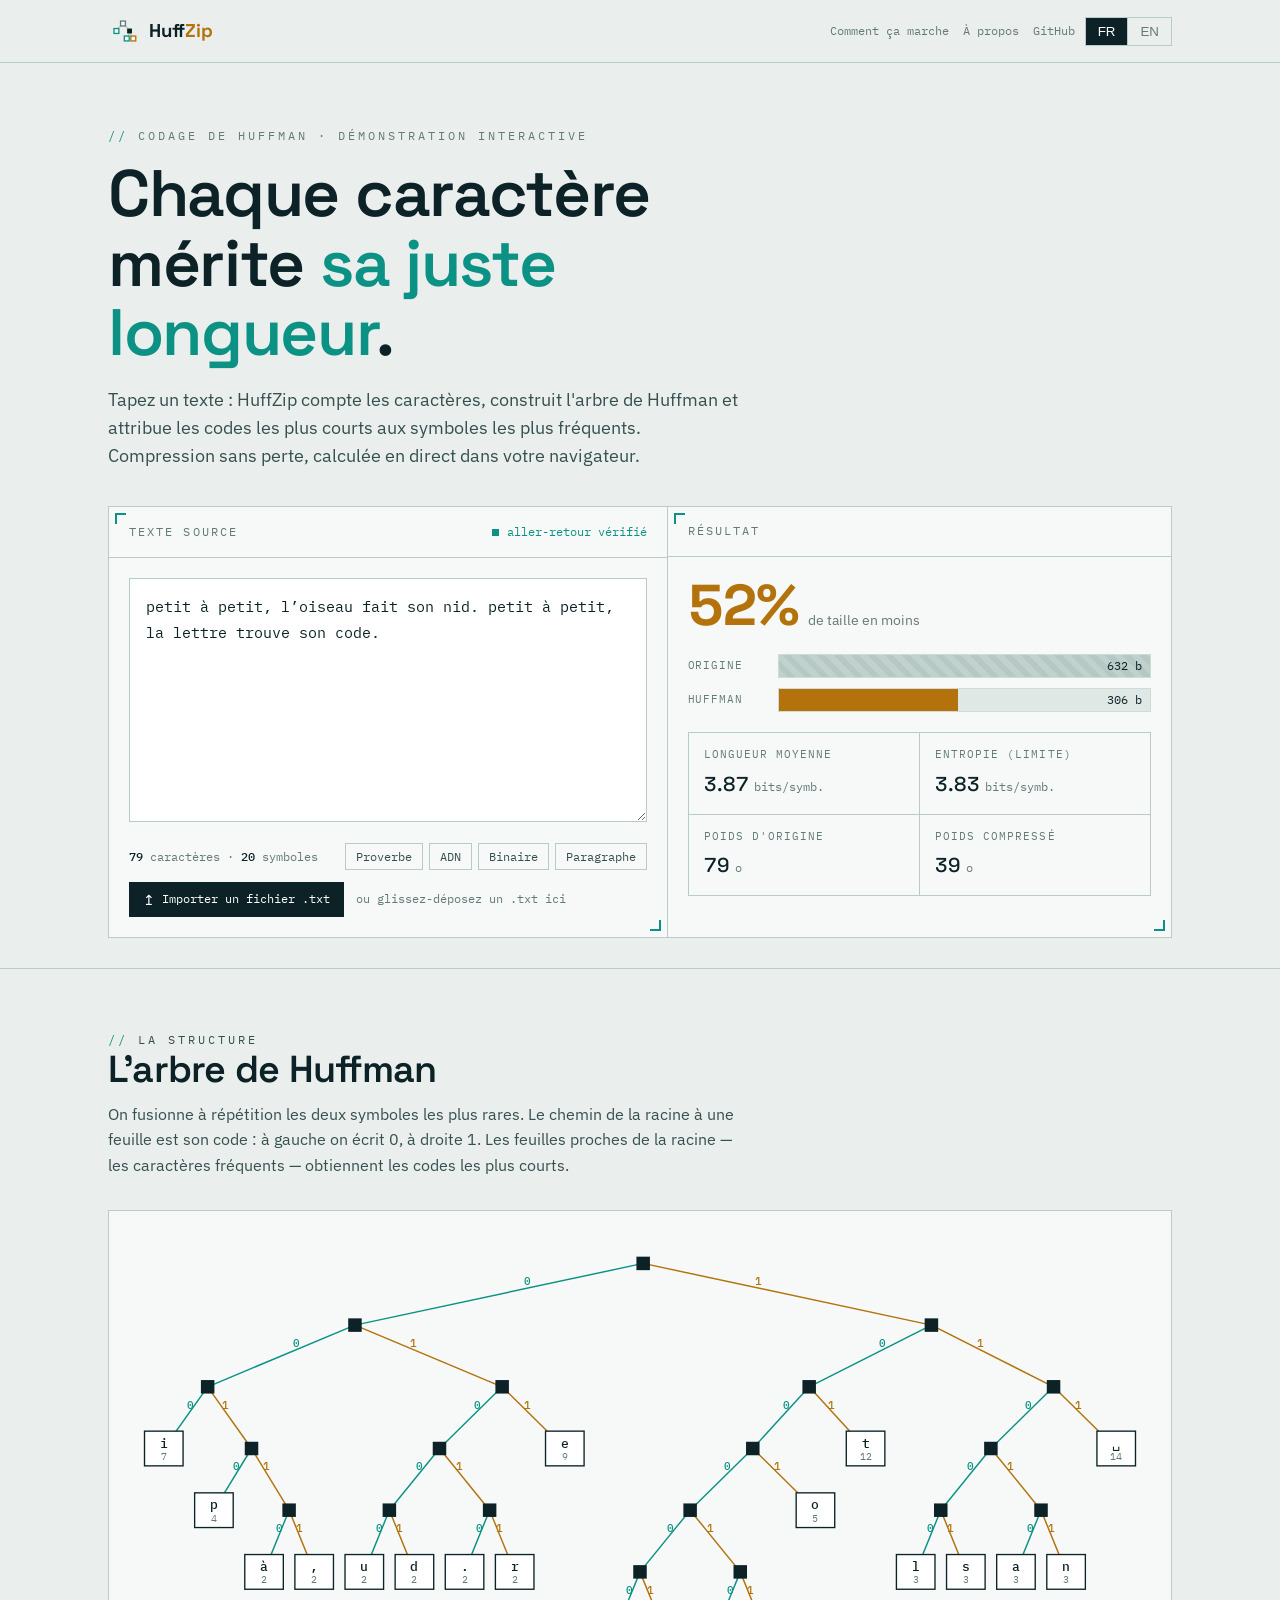
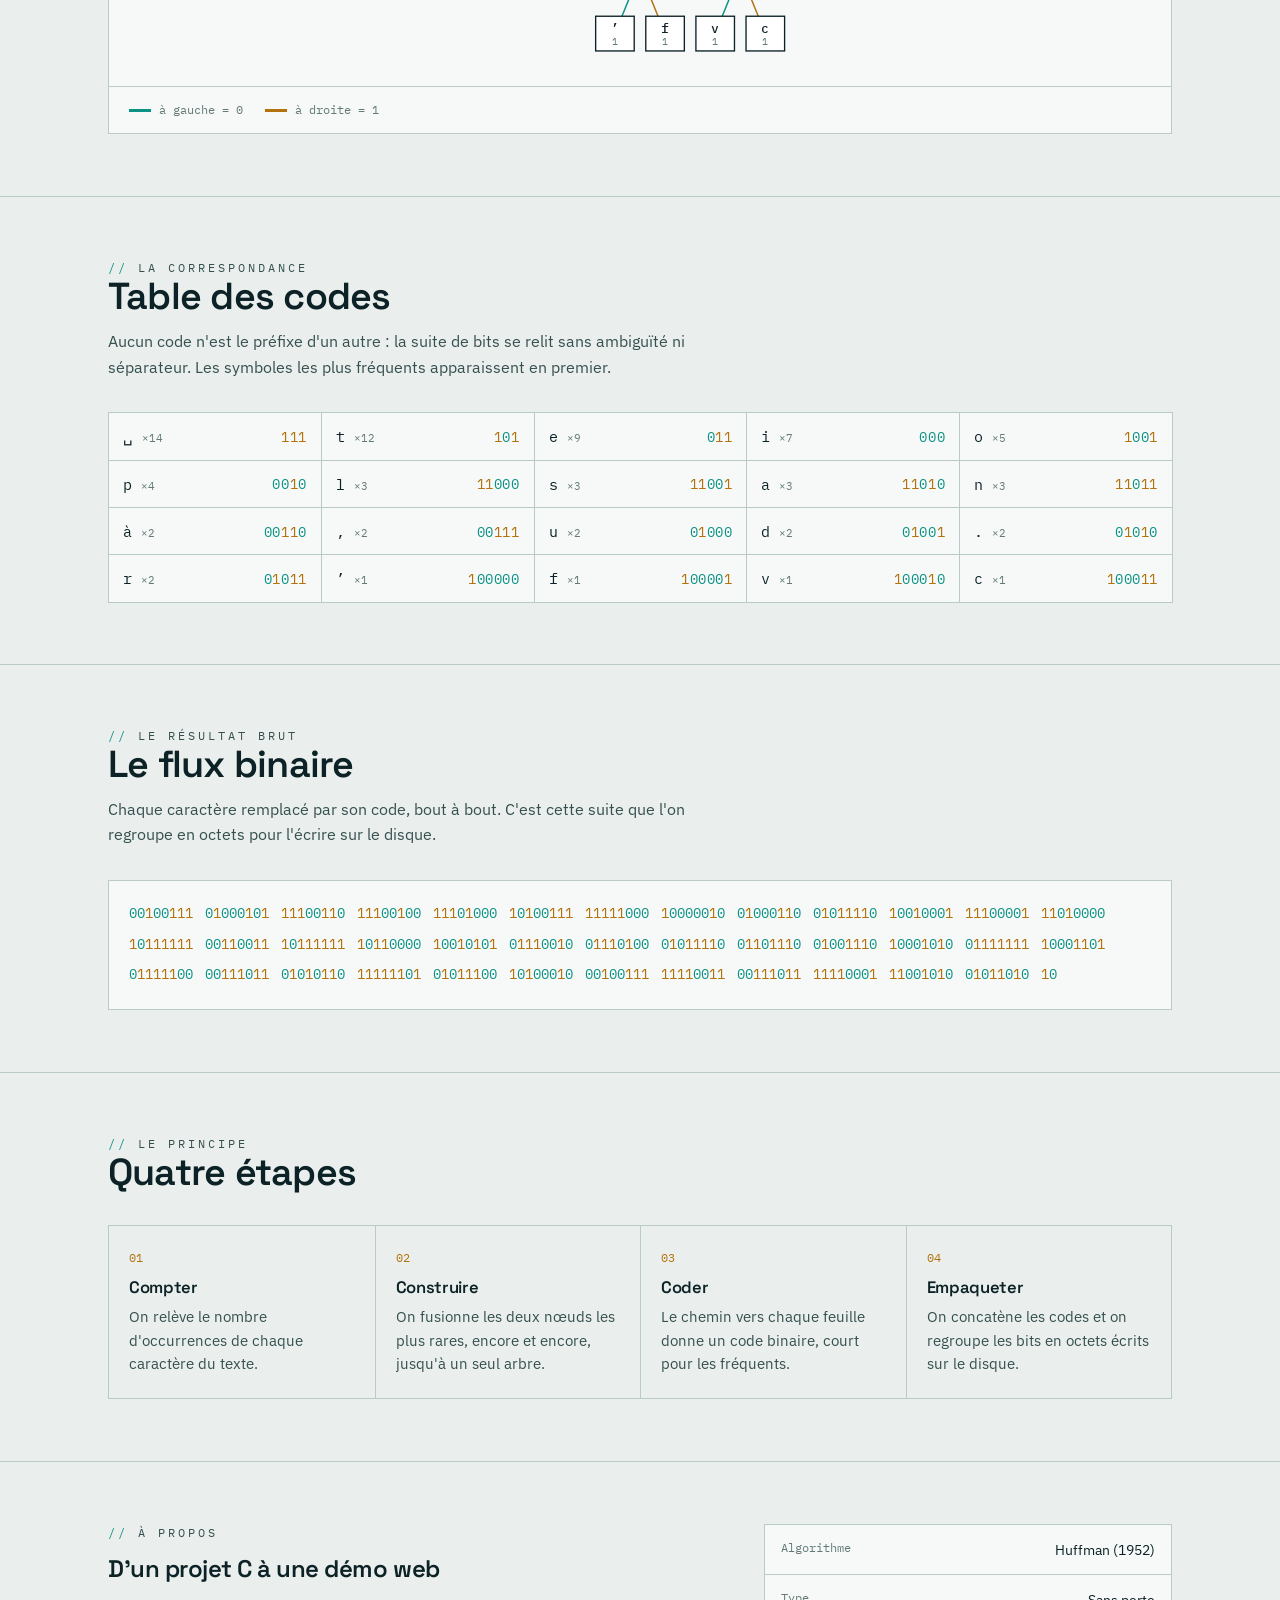
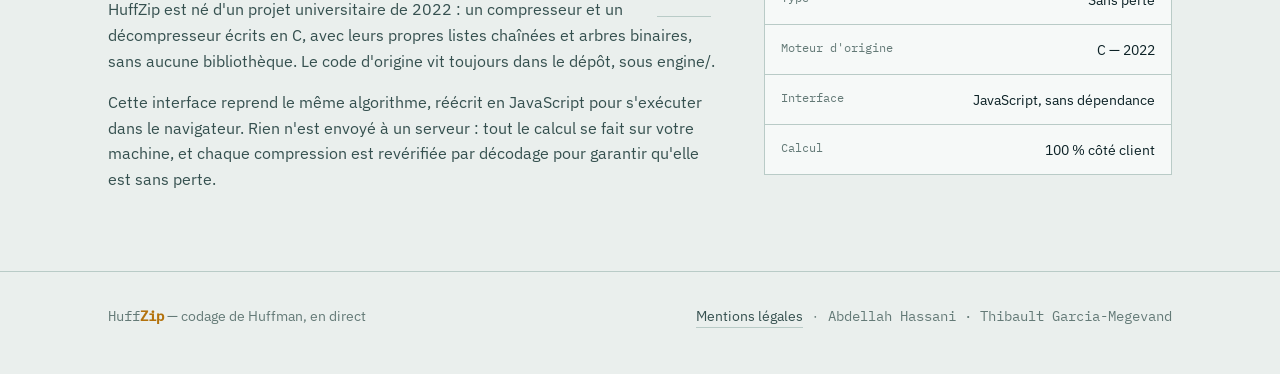
==== index.html @ 27d6e321 "HuffZip : application web interactive et moteur C remis au propre" ====
<!DOCTYPE html>
<html lang="fr">
<head>
  <meta charset="UTF-8" />
  <meta name="viewport" content="width=device-width, initial-scale=1.0" />
  <title>HuffZip — Huffman coding, en direct</title>
  <meta name="description" content="HuffZip compresse du texte avec le codage de Huffman, directement dans le navigateur : arbre binaire, table des codes et taux de compression en temps réel." />
  <link rel="icon" href="assets/favicon.svg" type="image/svg+xml" />
  <link rel="stylesheet" href="assets/css/fonts.css" />
  <link rel="stylesheet" href="assets/css/style.css" />
</head>
<body>
  <!-- ============ top bar ============ -->
  <header class="topbar">
    <div class="wrap topbar-inner">
      <a class="brand" href="#top" aria-label="HuffZip">
        <svg class="brand-mark" viewBox="0 0 32 32" fill="none" aria-hidden="true">
          <path d="M16 8 9 15M16 8 23 15M23 18 20 24M23 18 27 24" stroke="#b9cbc7" stroke-width="1.4"/>
          <rect x="13.4" y="5.4" width="5.2" height="5.2" fill="#f6f9f8" stroke="#647a77" stroke-width="1.4"/>
          <rect x="6.4" y="13.4" width="5.2" height="5.2" fill="#f6f9f8" stroke="#0c9284" stroke-width="1.4"/>
          <rect x="20.4" y="13.4" width="5.2" height="5.2" fill="#0c2226"/>
          <rect x="17.4" y="21.4" width="5.2" height="5.2" fill="#f6f9f8" stroke="#0c9284" stroke-width="1.4"/>
          <rect x="24.4" y="21.4" width="5.2" height="5.2" fill="#f6f9f8" stroke="#b3720c" stroke-width="1.4"/>
        </svg>
        <span class="brand-name">Huff<b>Zip</b></span>
      </a>
      <div class="topbar-actions">
        <a class="ghost-link hide-sm" href="#how" data-i18n="nav.how">Comment ça marche</a>
        <a class="ghost-link hide-sm" href="#about" data-i18n="nav.about">À propos</a>
        <a class="ghost-link" href="https://github.com/thibaultgm78/huffman-compilation" target="_blank" rel="noopener">GitHub</a>
        <div class="lang-toggle" role="group" aria-label="Language">
          <button type="button" data-lang="fr" aria-pressed="true">FR</button>
          <button type="button" data-lang="en" aria-pressed="false">EN</button>
        </div>
      </div>
    </div>
  </header>

  <main id="top">
    <!-- ============ hero / live studio ============ -->
    <section class="hero">
      <div class="wrap">
        <div class="hero-head">
          <p class="eyebrow" data-i18n="hero.eyebrow">Codage de Huffman · démonstration interactive</p>
          <h1 data-i18n="hero.title">Chaque caractère mérite <span class="accent">sa juste longueur</span>.</h1>
          <p class="hero-lede" data-i18n="hero.lede">Tapez un texte : HuffZip compte les caractères, construit l'arbre de Huffman et attribue les codes les plus courts aux symboles les plus fréquents. Compression sans perte, calculée en direct dans votre navigateur.</p>
        </div>

        <div class="studio">
          <!-- input -->
          <div class="panel">
            <div class="panel-head">
              <span class="panel-title" data-i18n="studio.input">Texte source</span>
              <span class="verify" id="verify">
                <span class="dot"></span>
                <span data-i18n="studio.verified">aller-retour vérifié</span>
              </span>
            </div>
            <div class="panel-body">
              <textarea class="editor" id="editor" spellcheck="false" aria-label="Texte à compresser"></textarea>
              <div class="editor-foot">
                <span class="count"><b id="char-count">0</b> <span data-i18n="studio.chars">caractères</span> · <b id="unique-count">0</b> <span data-i18n="studio.unique">symboles</span></span>
                <div class="samples" id="samples"></div>
              </div>
              <div class="io-row">
                <label class="btn-file" for="file-input" data-i18n="studio.import">Importer un fichier .txt</label>
                <input id="file-input" type="file" accept=".txt,text/plain" hidden />
                <span class="io-hint" id="io-hint" data-i18n="studio.dropHint">ou glissez-déposez un .txt ici</span>
              </div>
            </div>
          </div>

          <!-- readout -->
          <div class="panel">
            <div class="panel-head">
              <span class="panel-title" data-i18n="studio.readout">Résultat</span>
            </div>
            <div class="panel-body gauge">
              <div class="ratio-readout">
                <span class="ratio-big" id="saved-pct">0%</span>
                <span class="ratio-label" data-i18n="studio.saved">de taille en moins</span>
              </div>

              <div class="bars">
                <div class="bar-row">
                  <span class="bar-tag" data-i18n="studio.original">Origine</span>
                  <div class="bar-track"><div class="bar-fill orig"></div><span class="bar-val" id="orig-val">0 b</span></div>
                </div>
                <div class="bar-row">
                  <span class="bar-tag" data-i18n="studio.compressed">Huffman</span>
                  <div class="bar-track"><div class="bar-fill comp" id="comp-bar"></div><span class="bar-val" id="comp-val">0 b</span></div>
                </div>
              </div>

              <div class="metrics">
                <div class="metric">
                  <div class="metric-k" data-i18n="metric.avg">Longueur moyenne</div>
                  <div class="metric-v"><span id="avg-len">0</span> <small data-i18n="metric.bitsSym">bits/symb.</small></div>
                </div>
                <div class="metric">
                  <div class="metric-k" data-i18n="metric.entropy">Entropie (limite)</div>
                  <div class="metric-v"><span id="entropy">0</span> <small data-i18n="metric.bitsSym">bits/symb.</small></div>
                </div>
                <div class="metric">
                  <div class="metric-k" data-i18n="metric.origBytes">Poids d'origine</div>
                  <div class="metric-v"><span id="orig-bytes">0</span> <small>o</small></div>
                </div>
                <div class="metric">
                  <div class="metric-k" data-i18n="metric.compBytes">Poids compressé</div>
                  <div class="metric-v"><span id="comp-bytes">0</span> <small>o</small></div>
                </div>
              </div>
            </div>
          </div>
        </div>
      </div>
    </section>

    <!-- ============ tree (signature) ============ -->
    <section class="section" id="tree">
      <div class="wrap">
        <div class="section-head">
          <p class="eyebrow" data-i18n="tree.eyebrow">La structure</p>
          <h2 data-i18n="tree.title">L'arbre de Huffman</h2>
          <p data-i18n="tree.desc">On fusionne à répétition les deux symboles les plus rares. Le chemin de la racine à une feuille est son code : à gauche on écrit 0, à droite 1. Les feuilles proches de la racine — donc les caractères fréquents — obtiennent les codes les plus courts.</p>
        </div>
        <div class="tree-panel">
          <div class="tree-scroll">
            <svg id="tree-svg" role="img" aria-label="Arbre de Huffman"></svg>
          </div>
          <div class="tree-legend">
            <span class="legend-item"><span class="legend-swatch b0"></span> <span data-i18n="tree.left">à gauche = 0</span></span>
            <span class="legend-item"><span class="legend-swatch b1"></span> <span data-i18n="tree.right">à droite = 1</span></span>
          </div>
        </div>
      </div>
    </section>

    <!-- ============ code table ============ -->
    <section class="section" id="codes">
      <div class="wrap">
        <div class="section-head">
          <p class="eyebrow" data-i18n="codes.eyebrow">La correspondance</p>
          <h2 data-i18n="codes.title">Table des codes</h2>
          <p data-i18n="codes.desc">Aucun code n'est le préfixe d'un autre, si bien que la suite de bits se relit sans ambiguïté ni séparateur. Les symboles les plus fréquents apparaissent en premier.</p>
        </div>
        <div class="code-grid" id="code-grid"></div>
      </div>
    </section>

    <!-- ============ bitstream ============ -->
    <section class="section" id="bitstream">
      <div class="wrap">
        <div class="section-head">
          <p class="eyebrow" data-i18n="stream.eyebrow">Le résultat brut</p>
          <h2 data-i18n="stream.title">Le flux binaire</h2>
          <p data-i18n="stream.desc">Chaque caractère du texte remplacé par son code, bout à bout. C'est cette suite que l'on regroupe en octets pour l'écrire sur le disque.</p>
        </div>
        <div class="stream-panel">
          <div class="stream-body">
            <div class="stream" id="stream"></div>
          </div>
        </div>
      </div>
    </section>

    <!-- ============ how it works ============ -->
    <section class="section" id="how">
      <div class="wrap">
        <div class="section-head">
          <p class="eyebrow" data-i18n="how.eyebrow">Le principe</p>
          <h2 data-i18n="how.title">Quatre étapes</h2>
        </div>
        <div class="steps">
          <div class="step">
            <span class="step-n">01</span>
            <h3 data-i18n="how.s1.t">Compter</h3>
            <p data-i18n="how.s1.d">On relève le nombre d'occurrences de chaque caractère du texte.</p>
          </div>
          <div class="step">
            <span class="step-n">02</span>
            <h3 data-i18n="how.s2.t">Construire</h3>
            <p data-i18n="how.s2.d">On fusionne les deux nœuds les plus rares, encore et encore, jusqu'à un seul arbre.</p>
          </div>
          <div class="step">
            <span class="step-n">03</span>
            <h3 data-i18n="how.s3.t">Coder</h3>
            <p data-i18n="how.s3.d">Le chemin vers chaque feuille donne un code binaire, court pour les fréquents.</p>
          </div>
          <div class="step">
            <span class="step-n">04</span>
            <h3 data-i18n="how.s4.t">Empaqueter</h3>
            <p data-i18n="how.s4.d">On concatène les codes et on regroupe les bits en octets écrits sur le disque.</p>
          </div>
        </div>
      </div>
    </section>

    <!-- ============ about / engine ============ -->
    <section class="section" id="about">
      <div class="wrap">
        <div class="about-grid">
          <div>
            <p class="eyebrow" data-i18n="about.eyebrow">À propos</p>
            <h2 data-i18n="about.title">D'un projet C à une démo web</h2>
            <p data-i18n="about.p1">HuffZip est né d'un projet universitaire de 2022 : un compresseur et un décompresseur écrits en C, avec leurs propres listes chaînées et arbres binaires, sans aucune bibliothèque. Le code d'origine vit toujours dans le dépôt, sous <span class="foot mono">engine/</span>.</p>
            <p data-i18n="about.p2">Cette interface reprend le même algorithme, réécrit en JavaScript pour s'exécuter dans le navigateur. Rien n'est envoyé à un serveur : tout le calcul se fait sur votre machine, et chaque compression est revérifiée par décodage pour garantir qu'elle est sans perte.</p>
          </div>
          <div class="facts">
            <div class="fact"><span class="fact-k" data-i18n="about.f1k">Algorithme</span><span class="fact-v">Huffman (1952)</span></div>
            <div class="fact"><span class="fact-k" data-i18n="about.f2k">Type</span><span class="fact-v" data-i18n="about.f2v">Sans perte</span></div>
            <div class="fact"><span class="fact-k" data-i18n="about.f3k">Moteur d'origine</span><span class="fact-v">C — 2022</span></div>
            <div class="fact"><span class="fact-k" data-i18n="about.f4k">Interface</span><span class="fact-v" data-i18n="about.f4v">JavaScript, sans dépendance</span></div>
            <div class="fact"><span class="fact-k" data-i18n="about.f5k">Calcul</span><span class="fact-v" data-i18n="about.f5v">100 % côté client</span></div>
          </div>
        </div>
      </div>
    </section>
  </main>

  <footer class="foot">
    <div class="wrap foot-inner">
      <p><span class="mono">Huff<b style="color:var(--one)">Zip</b></span> — <span data-i18n="foot.tag">codage de Huffman, en direct</span></p>
      <p class="foot-links">
        <a href="mentions.html" data-i18n="foot.legal">Mentions légales</a>
        <span class="foot-sep">·</span>
        <span class="mono" data-i18n="foot.credit">Abdellah Hassani · Thibault Garcia-Megevand</span>
      </p>
    </div>
  </footer>

  <script type="module" src="assets/js/app.js"></script>
</body>
</html>
---- assets/css/fonts.css ----
/* HuffZip — self-hosted fonts (latin subset). No external request. */

/* Space Grotesk is a variable font (weight axis 300–700). */
@font-face {
  font-family: 'Space Grotesk';
  font-style: normal;
  font-weight: 300 700;
  font-display: swap;
  src: url(../fonts/SpaceGrotesk.woff2) format('woff2');
}

/* IBM Plex Sans is a variable font (weight axis 100–700). */
@font-face {
  font-family: 'IBM Plex Sans';
  font-style: normal;
  font-weight: 100 700;
  font-display: swap;
  src: url(../fonts/IBMPlexSans.woff2) format('woff2');
}

/* IBM Plex Mono ships static weights. */
@font-face {
  font-family: 'IBM Plex Mono';
  font-style: normal;
  font-weight: 400;
  font-display: swap;
  src: url(../fonts/IBMPlexMono-400.woff2) format('woff2');
}
@font-face {
  font-family: 'IBM Plex Mono';
  font-style: normal;
  font-weight: 500;
  font-display: swap;
  src: url(../fonts/IBMPlexMono-500.woff2) format('woff2');
}
---- assets/css/style.css ----
/* ============================================================
   HuffZip — visual system (light, schematic)
   Flat technical panels, hairline rules, sharp corners.
   Two signals carry meaning: teal = bit 0, amber = bit 1.
   ============================================================ */

:root {
  --bg:        #eaefed;
  --panel:     #f6f9f8;
  --field:     #ffffff;
  --raised:    #e0e8e6;
  --line:      #b9cbc7;   /* visible hairline */
  --line-soft: #cfdbd8;
  --ink:       #0c2226;
  --ink-dim:   #35504f;
  --muted:     #647a77;

  --zero:  #0c9284; /* bit 0 */
  --one:   #b3720c; /* bit 1 */
  --zero-soft: rgba(12, 146, 132, 0.12);
  --one-soft:  rgba(179, 114, 12, 0.12);

  --danger: #bf4e33;

  --display: 'Space Grotesk', 'Segoe UI', system-ui, sans-serif;
  --body:    'IBM Plex Sans', system-ui, sans-serif;
  --mono:    'IBM Plex Mono', ui-monospace, 'SF Mono', Menlo, monospace;

  --maxw: 1120px;
  --ease: cubic-bezier(0.22, 1, 0.36, 1);
}

* { box-sizing: border-box; }

html { scroll-behavior: smooth; }

body {
  margin: 0;
  background: var(--bg);
  color: var(--ink);
  font-family: var(--body);
  font-size: 16px;
  line-height: 1.6;
  -webkit-font-smoothing: antialiased;
  text-rendering: optimizeLegibility;
}

.wrap { max-width: var(--maxw); margin: 0 auto; padding: 0 28px; }

h1, h2, h3 {
  font-family: var(--display);
  font-weight: 600;
  line-height: 1.06;
  letter-spacing: -0.02em;
  margin: 0;
}

.eyebrow {
  font-family: var(--mono);
  font-size: 0.72rem;
  letter-spacing: 0.26em;
  text-transform: uppercase;
  color: var(--muted);
  margin: 0 0 14px;
}
.eyebrow::before { content: '// '; color: var(--zero); }

a { color: inherit; }

/* ============================================================
   Top bar
   ============================================================ */

.topbar {
  position: sticky;
  top: 0;
  z-index: 40;
  background: rgba(234, 239, 237, 0.9);
  backdrop-filter: blur(10px);
  border-bottom: 1px solid var(--line);
}
.topbar-inner {
  display: flex;
  align-items: center;
  justify-content: space-between;
  height: 62px;
}

.brand { display: flex; align-items: center; gap: 11px; text-decoration: none; color: var(--ink); }
.brand-mark { width: 30px; height: 30px; display: block; }
.brand-name { font-family: var(--display); font-weight: 700; font-size: 1.16rem; letter-spacing: -0.01em; }
.brand-name b { color: var(--one); font-weight: 700; }

.topbar-actions { display: flex; align-items: center; gap: 6px; }

.lang-toggle { display: inline-flex; border: 1px solid var(--line); font-family: var(--mono); font-size: 0.76rem; }
.lang-toggle button {
  appearance: none; border: 0; background: transparent; color: var(--muted);
  padding: 6px 12px; cursor: pointer; transition: color 0.15s, background 0.15s;
}
.lang-toggle button + button { border-left: 1px solid var(--line); }
.lang-toggle button[aria-pressed='true'] { background: var(--ink); color: #fff; }
.lang-toggle button:focus-visible { outline: 2px solid var(--zero); outline-offset: -2px; }

.ghost-link {
  font-family: var(--mono); font-size: 0.78rem; color: var(--muted);
  text-decoration: none; padding: 6px 4px; border-bottom: 1px solid transparent;
  transition: color 0.15s, border-color 0.15s;
}
.ghost-link:hover { color: var(--ink); border-color: var(--zero); }

/* ============================================================
   Hero
   ============================================================ */

.hero { padding: 64px 0 30px; }
.hero-head { max-width: 680px; margin-bottom: 36px; }
.hero h1 { font-size: clamp(2.5rem, 6vw, 4.1rem); margin-bottom: 18px; }
.hero h1 .accent { color: var(--zero); }
.hero-lede { font-size: 1.1rem; color: var(--ink-dim); max-width: 58ch; }

.studio { display: grid; grid-template-columns: 1.05fr 0.95fr; border: 1px solid var(--line); }
.studio > .panel + .panel { border-left: 1px solid var(--line); }

/* Flat bordered panel with schematic corner ticks — no shadow, no radius. */
.panel { position: relative; background: var(--panel); }
.panel::before, .panel::after {
  content: ''; position: absolute; width: 9px; height: 9px; pointer-events: none;
}
.panel::before { top: 6px; left: 6px; border-top: 2px solid var(--zero); border-left: 2px solid var(--zero); }
.panel::after { bottom: 6px; right: 6px; border-bottom: 2px solid var(--zero); border-right: 2px solid var(--zero); }

.panel-head {
  display: flex; align-items: center; justify-content: space-between;
  padding: 15px 20px; border-bottom: 1px solid var(--line);
}
.panel-title {
  font-family: var(--mono); font-size: 0.72rem; letter-spacing: 0.18em;
  text-transform: uppercase; color: var(--muted);
}
.panel-body { padding: 20px; }

/* input */
.editor {
  width: 100%; min-height: 244px; resize: vertical;
  background: var(--field); border: 1px solid var(--line);
  color: var(--ink); font-family: var(--mono); font-size: 0.95rem;
  line-height: 1.7; padding: 15px 16px; transition: border-color 0.15s, box-shadow 0.15s;
}
.editor:focus { outline: none; border-color: var(--zero); box-shadow: inset 0 0 0 1px var(--zero); }

.editor-foot { display: flex; align-items: center; justify-content: space-between; margin-top: 14px; gap: 12px; }
.count { font-family: var(--mono); font-size: 0.78rem; color: var(--muted); }
.count b { color: var(--ink); font-weight: 500; }

.samples { display: flex; gap: 6px; flex-wrap: wrap; }
.chip {
  appearance: none; border: 1px solid var(--line); background: transparent;
  color: var(--ink-dim); font-family: var(--mono); font-size: 0.73rem;
  padding: 5px 10px; cursor: pointer; transition: border-color 0.15s, color 0.15s, background 0.15s;
}
.chip:hover { border-color: var(--zero); color: var(--ink); background: var(--zero-soft); }
.chip:focus-visible { outline: 2px solid var(--zero); outline-offset: 1px; }

.editor.dragging { border-color: var(--zero); box-shadow: inset 0 0 0 2px var(--zero); background: var(--zero-soft); }

.io-row { display: flex; align-items: center; gap: 12px; margin-top: 12px; flex-wrap: wrap; }
.btn-file {
  display: inline-flex; align-items: center; gap: 7px;
  border: 1px solid var(--ink); background: var(--ink); color: #fff;
  font-family: var(--mono); font-size: 0.74rem; padding: 7px 13px; cursor: pointer;
  transition: background 0.15s, color 0.15s;
}
.btn-file::before { content: '↥'; font-size: 0.9rem; line-height: 1; }
.btn-file:hover { background: var(--zero); border-color: var(--zero); }
.btn-file:focus-within { outline: 2px solid var(--zero); outline-offset: 2px; }
.io-hint { font-family: var(--mono); font-size: 0.74rem; color: var(--muted); }
.io-hint.io-err { color: var(--danger); }

/* gauge */
.gauge { display: flex; flex-direction: column; gap: 20px; }
.ratio-readout { display: flex; align-items: baseline; gap: 10px; }
.ratio-big {
  font-family: var(--display); font-weight: 700; font-size: clamp(2.6rem, 7vw, 3.6rem);
  letter-spacing: -0.03em; color: var(--one); font-variant-numeric: tabular-nums; line-height: 1;
}
.ratio-label { font-size: 0.9rem; color: var(--muted); }

.bars { display: flex; flex-direction: column; gap: 10px; }
.bar-row { display: grid; grid-template-columns: 78px 1fr; align-items: center; gap: 12px; }
.bar-tag { font-family: var(--mono); font-size: 0.7rem; letter-spacing: 0.08em; text-transform: uppercase; color: var(--muted); }
.bar-track { position: relative; height: 24px; background: var(--raised); border: 1px solid var(--line-soft); overflow: hidden; }
.bar-fill { position: absolute; inset: 0 auto 0 0; width: 0; transition: width 0.5s var(--ease); }
.bar-fill.orig { background: repeating-linear-gradient(45deg, #c1d1ce, #c1d1ce 6px, #b6c8c4 6px, #b6c8c4 12px); width: 100%; }
.bar-fill.comp { background: var(--one); }
.bar-val { position: absolute; right: 8px; top: 50%; transform: translateY(-50%); font-family: var(--mono); font-size: 0.72rem; color: var(--ink); z-index: 2; }

.metrics { display: grid; grid-template-columns: 1fr 1fr; gap: 1px; background: var(--line); border: 1px solid var(--line); }
.metric { background: var(--panel); padding: 13px 15px; }
.metric-k { font-family: var(--mono); font-size: 0.66rem; letter-spacing: 0.1em; text-transform: uppercase; color: var(--muted); margin-bottom: 5px; }
.metric-v { font-family: var(--display); font-weight: 500; font-size: 1.26rem; font-variant-numeric: tabular-nums; }
.metric-v small { font-size: 0.72rem; color: var(--muted); font-family: var(--mono); font-weight: 400; }

.verify { display: inline-flex; align-items: center; gap: 8px; font-family: var(--mono); font-size: 0.76rem; color: var(--zero); }
.verify .dot { width: 7px; height: 7px; background: var(--zero); }
.verify.bad { color: var(--danger); }
.verify.bad .dot { background: var(--danger); }

/* ============================================================
   Sections
   ============================================================ */

.section { padding: 62px 0; border-top: 1px solid var(--line); }
.section-head { max-width: 640px; margin-bottom: 32px; }
.section-head h2 { font-size: clamp(1.7rem, 4vw, 2.35rem); margin-bottom: 12px; }
.section-head p { color: var(--ink-dim); margin: 0; }

/* tree (signature) */
.tree-panel { border: 1px solid var(--line); background: var(--panel); }
.tree-scroll { overflow: auto; padding: 10px; }
#tree-svg { display: block; margin: 0 auto; }

.edge { stroke: var(--line); stroke-width: 1.5; fill: none; }
.edge.b0 { stroke: var(--zero); }
.edge.b1 { stroke: var(--one); }
.edge-label { font-family: var(--mono); font-size: 11px; font-weight: 500; }
.edge-label.b0 { fill: var(--zero); }
.edge-label.b1 { fill: var(--one); }

.node-internal { fill: var(--ink); }
.node-leaf { fill: var(--field); stroke: var(--ink); stroke-width: 1.4; }
.node-sym { font-family: var(--mono); font-size: 13px; fill: var(--ink); font-weight: 500; }
.node-freq { font-family: var(--mono); font-size: 10px; fill: var(--muted); }

.tree-legend { display: flex; gap: 22px; padding: 13px 20px; border-top: 1px solid var(--line); flex-wrap: wrap; }
.legend-item { display: inline-flex; align-items: center; gap: 8px; font-family: var(--mono); font-size: 0.76rem; color: var(--muted); }
.legend-swatch { width: 22px; height: 3px; }
.legend-swatch.b0 { background: var(--zero); }
.legend-swatch.b1 { background: var(--one); }

/* code table */
.code-grid { display: grid; grid-template-columns: repeat(auto-fill, minmax(188px, 1fr)); gap: 0; }
.code-card {
  display: flex; align-items: center; justify-content: space-between; gap: 12px;
  background: var(--panel); border: 1px solid var(--line); margin: 0 -1px -1px 0;
  padding: 11px 14px;
}
.code-sym { font-family: var(--mono); font-size: 0.95rem; color: var(--ink); display: flex; align-items: baseline; gap: 9px; }
.code-sym .freq { font-size: 0.7rem; color: var(--muted); }
.code-bits { font-family: var(--mono); font-size: 0.9rem; letter-spacing: 0.04em; }
.code-bits .z { color: var(--zero); }
.code-bits .o { color: var(--one); }

/* bitstream */
.stream-panel { border: 1px solid var(--line); background: var(--panel); }
.stream-body { padding: 18px 20px; }
.stream { font-family: var(--mono); font-size: 0.85rem; line-height: 2.1; max-height: 200px; overflow: auto; }
.stream .byte { display: inline-block; margin: 0 4px 2px 0; }
.stream .byte .z { color: var(--zero); }
.stream .byte .o { color: var(--one); }
.stream-more { color: var(--muted); font-style: italic; }

/* how it works — a real sequence, so the numbering carries meaning */
.steps { display: grid; grid-template-columns: repeat(4, 1fr); gap: 0; border: 1px solid var(--line); }
.step { position: relative; padding: 22px 20px; border-left: 1px solid var(--line); }
.step:first-child { border-left: 0; }
.step-n { font-family: var(--mono); font-size: 0.76rem; color: var(--one); display: block; margin-bottom: 12px; }
.step h3 { font-size: 1.04rem; margin: 0 0 8px; }
.step p { color: var(--ink-dim); font-size: 0.92rem; margin: 0; }

/* about / engine */
.about-grid { display: grid; grid-template-columns: 1.2fr 0.8fr; gap: 44px; align-items: start; }
.about-grid p { color: var(--ink-dim); }
.about-grid p + p { margin-top: 14px; }
.facts { border: 1px solid var(--line); background: var(--panel); }
.fact { display: flex; justify-content: space-between; gap: 16px; padding: 13px 16px; border-bottom: 1px solid var(--line); font-size: 0.9rem; }
.fact:last-child { border-bottom: 0; }
.fact-k { color: var(--muted); font-family: var(--mono); font-size: 0.78rem; }
.fact-v { color: var(--ink); text-align: right; }

/* footer */
.foot { border-top: 1px solid var(--line); padding: 34px 0 46px; }
.foot-inner { display: flex; justify-content: space-between; align-items: center; gap: 20px; flex-wrap: wrap; }
.foot p { margin: 0; color: var(--muted); font-size: 0.85rem; }
.foot .mono { font-family: var(--mono); }
.foot-links { display: inline-flex; align-items: center; gap: 10px; }
.foot-links a { color: var(--ink-dim); text-decoration: none; border-bottom: 1px solid var(--line); }
.foot-links a:hover { color: var(--ink); border-color: var(--zero); }
.foot-sep { color: var(--muted); }

/* ============================================================
   Legal page
   ============================================================ */
.legal { padding: 56px 0 72px; }
.legal-inner { max-width: 760px; }
.legal h1 { font-size: clamp(2rem, 5vw, 3rem); margin-bottom: 10px; }
.legal .lead { color: var(--ink-dim); margin: 0 0 8px; }
.legal .updated { font-family: var(--mono); font-size: 0.76rem; color: var(--muted); margin: 0; }
.legal section { border-top: 1px solid var(--line); padding-top: 22px; margin-top: 30px; }
.legal h2 { font-size: 1.18rem; margin-bottom: 12px; }
.legal h2::before { content: '// '; color: var(--zero); font-family: var(--mono); font-size: 0.8em; }
.legal p { color: var(--ink-dim); margin: 0 0 10px; }
.legal address { font-style: normal; color: var(--ink-dim); font-family: var(--mono); font-size: 0.86rem; line-height: 1.9; }
.legal a { color: var(--zero); text-decoration: none; border-bottom: 1px solid var(--line-soft); }
.legal a:hover { border-color: var(--zero); }

/* responsive */
@media (max-width: 920px) {
  .studio { grid-template-columns: 1fr; }
  .studio > .panel + .panel { border-left: 0; border-top: 1px solid var(--line); }
  .about-grid { grid-template-columns: 1fr; gap: 28px; }
  .steps { grid-template-columns: 1fr 1fr; }
  .step:nth-child(-n+2) { border-top: 0; }
  .step:nth-child(2n+1) { border-left: 0; }
  .step:nth-child(n+3) { border-top: 1px solid var(--line); }
}
@media (max-width: 560px) {
  .wrap { padding: 0 18px; }
  .hero { padding: 46px 0 22px; }
  .steps { grid-template-columns: 1fr; }
  .step { border-left: 0; border-top: 1px solid var(--line); }
  .step:first-child { border-top: 0; }
  .metrics { grid-template-columns: 1fr; }
  .ghost-link.hide-sm { display: none; }
}

@media (prefers-reduced-motion: reduce) {
  * { transition: none !important; scroll-behavior: auto !important; }
}
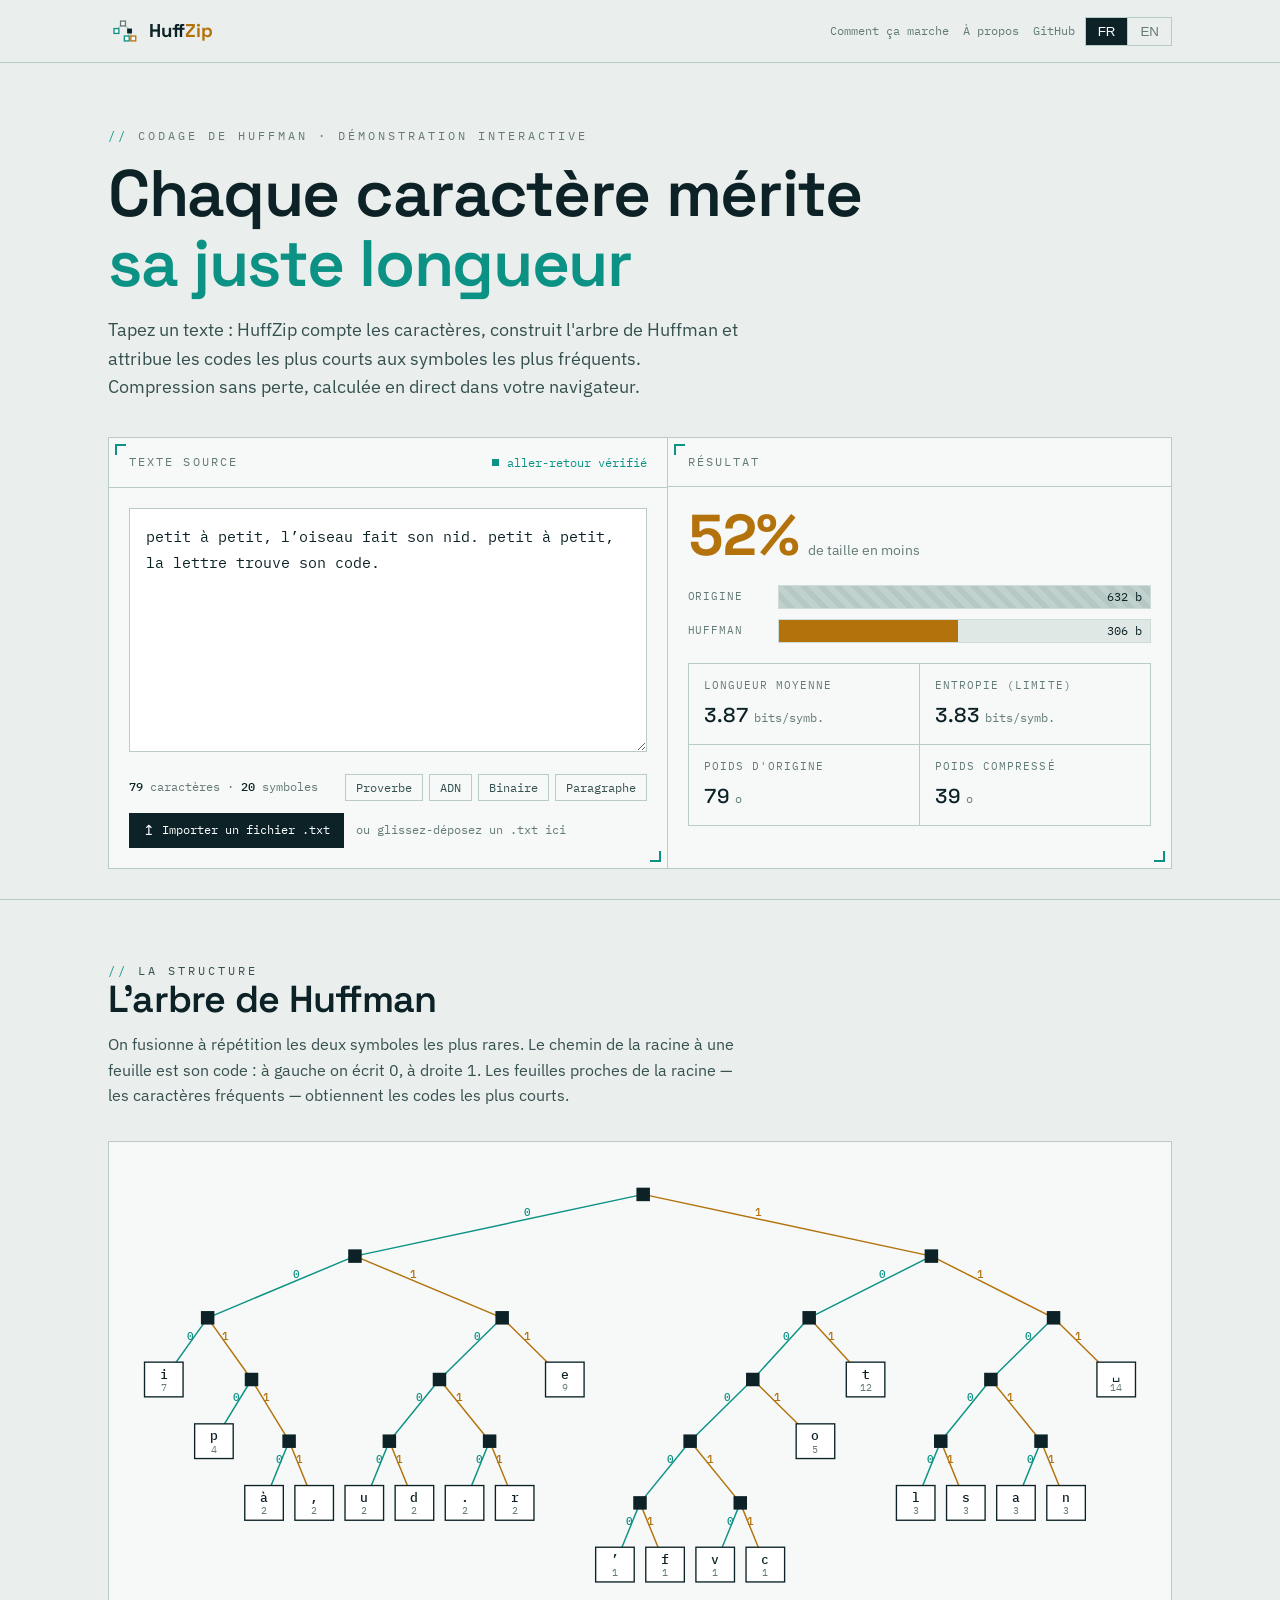
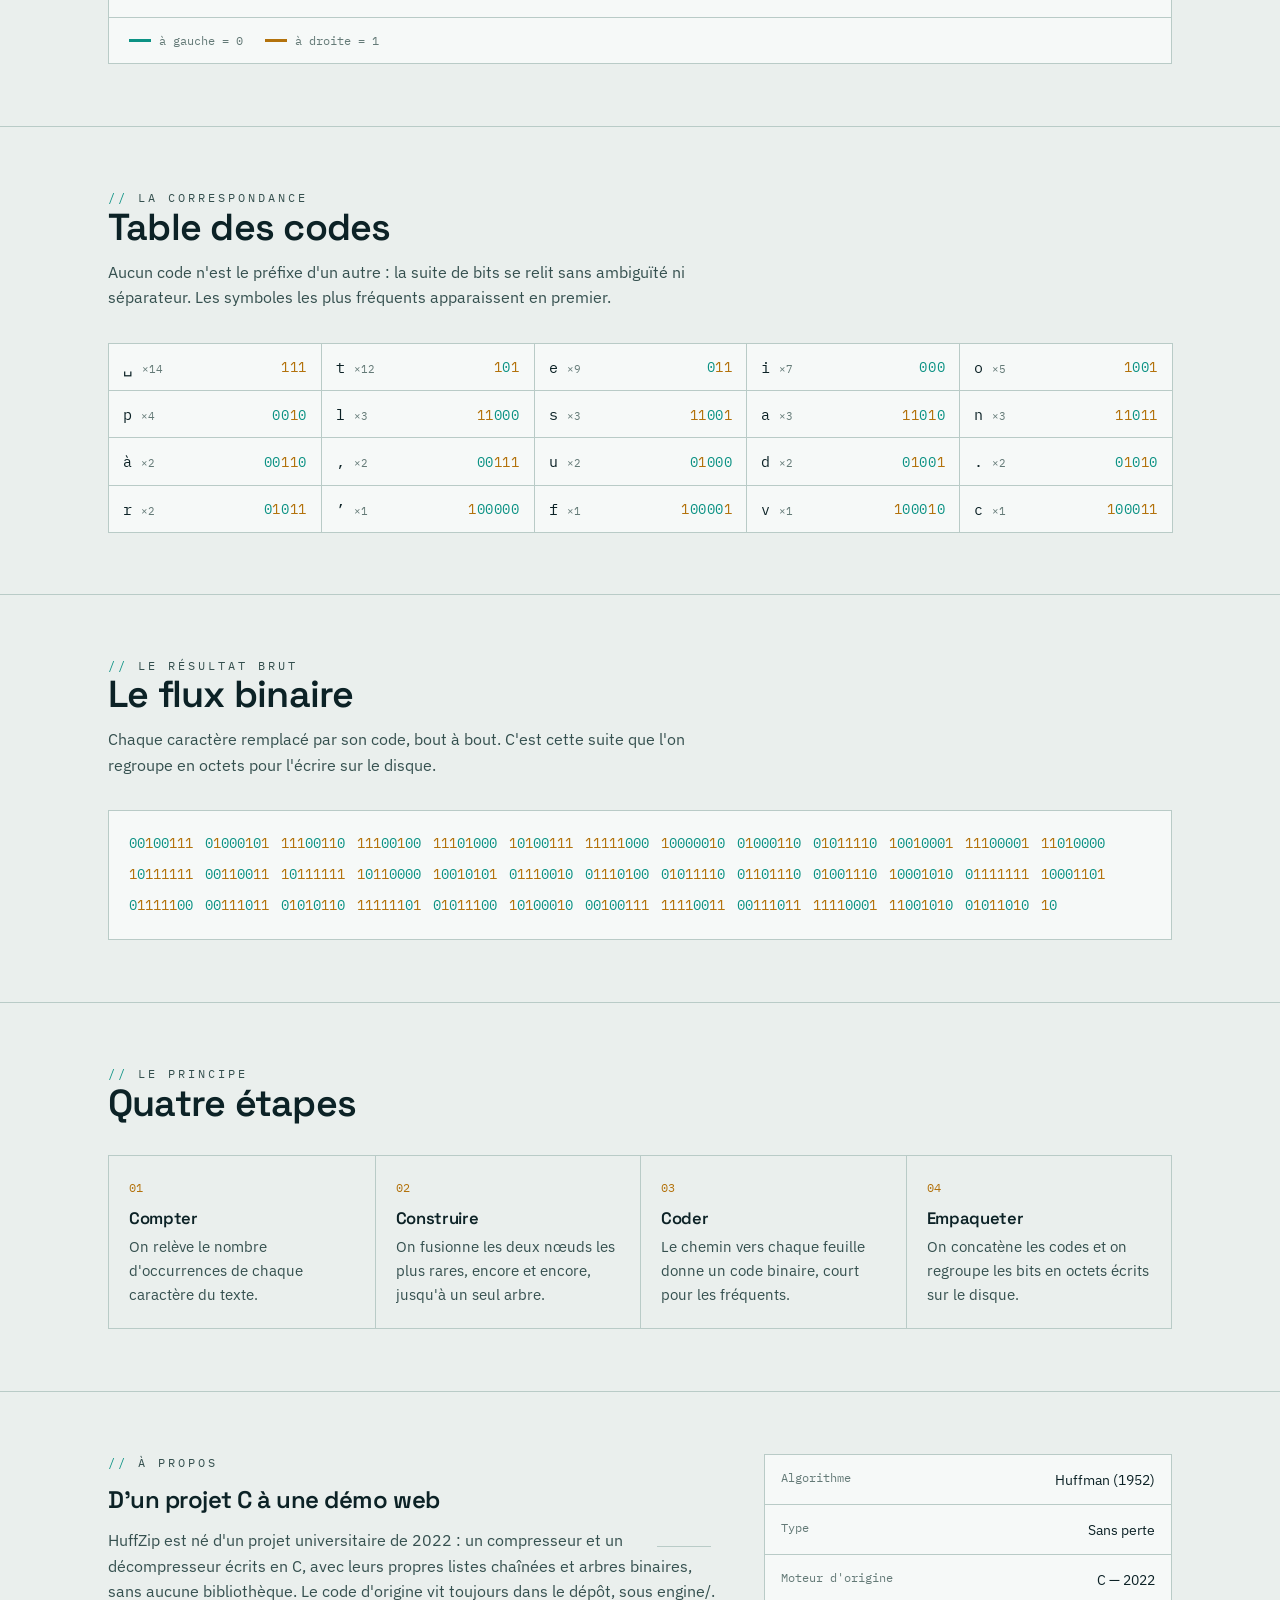
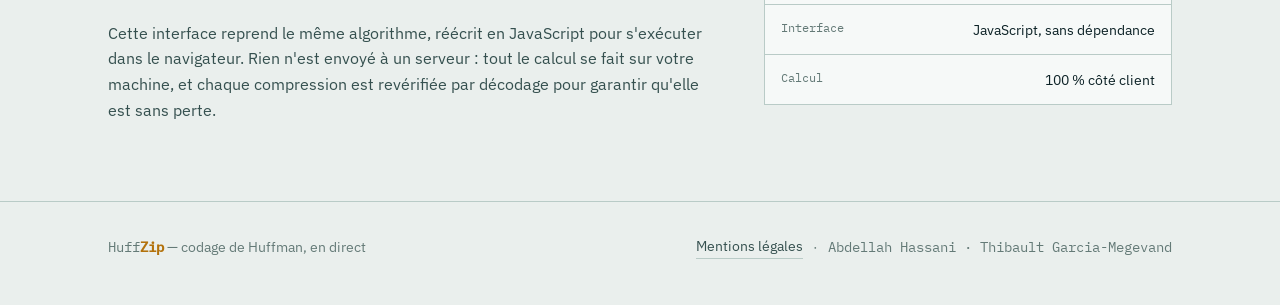
==== commit 56380991: "change \n" ====
--- a/index.html
+++ b/index.html
@@ -27,7 +27,7 @@
       <div class="topbar-actions">
         <a class="ghost-link hide-sm" href="#how" data-i18n="nav.how">Comment ça marche</a>
         <a class="ghost-link hide-sm" href="#about" data-i18n="nav.about">À propos</a>
-        <a class="ghost-link" href="https://github.com/thibaultgm78/huffman-compilation" target="_blank" rel="noopener">GitHub</a>
+        <a class="ghost-link" href="https://github.com/Abdellah427/HuffZip" target="_blank" rel="noopener">GitHub</a>
         <div class="lang-toggle" role="group" aria-label="Language">
           <button type="button" data-lang="fr" aria-pressed="true">FR</button>
           <button type="button" data-lang="en" aria-pressed="false">EN</button>
@@ -42,7 +42,7 @@
       <div class="wrap">
         <div class="hero-head">
           <p class="eyebrow" data-i18n="hero.eyebrow">Codage de Huffman · démonstration interactive</p>
-          <h1 data-i18n="hero.title">Chaque caractère mérite <span class="accent">sa juste longueur</span>.</h1>
+          <h1 data-i18n="hero.title">Chaque caractère mérite<br><span class="accent">sa juste longueur</span></h1>
           <p class="hero-lede" data-i18n="hero.lede">Tapez un texte : HuffZip compte les caractères, construit l'arbre de Huffman et attribue les codes les plus courts aux symboles les plus fréquents. Compression sans perte, calculée en direct dans votre navigateur.</p>
         </div>
 
--- a/assets/css/style.css
+++ b/assets/css/style.css
@@ -114,7 +114,7 @@
    ============================================================ */
 
 .hero { padding: 64px 0 30px; }
-.hero-head { max-width: 680px; margin-bottom: 36px; }
+.hero-head { max-width: 920px; margin-bottom: 36px; }
 .hero h1 { font-size: clamp(2.5rem, 6vw, 4.1rem); margin-bottom: 18px; }
 .hero h1 .accent { color: var(--zero); }
 .hero-lede { font-size: 1.1rem; color: var(--ink-dim); max-width: 58ch; }
